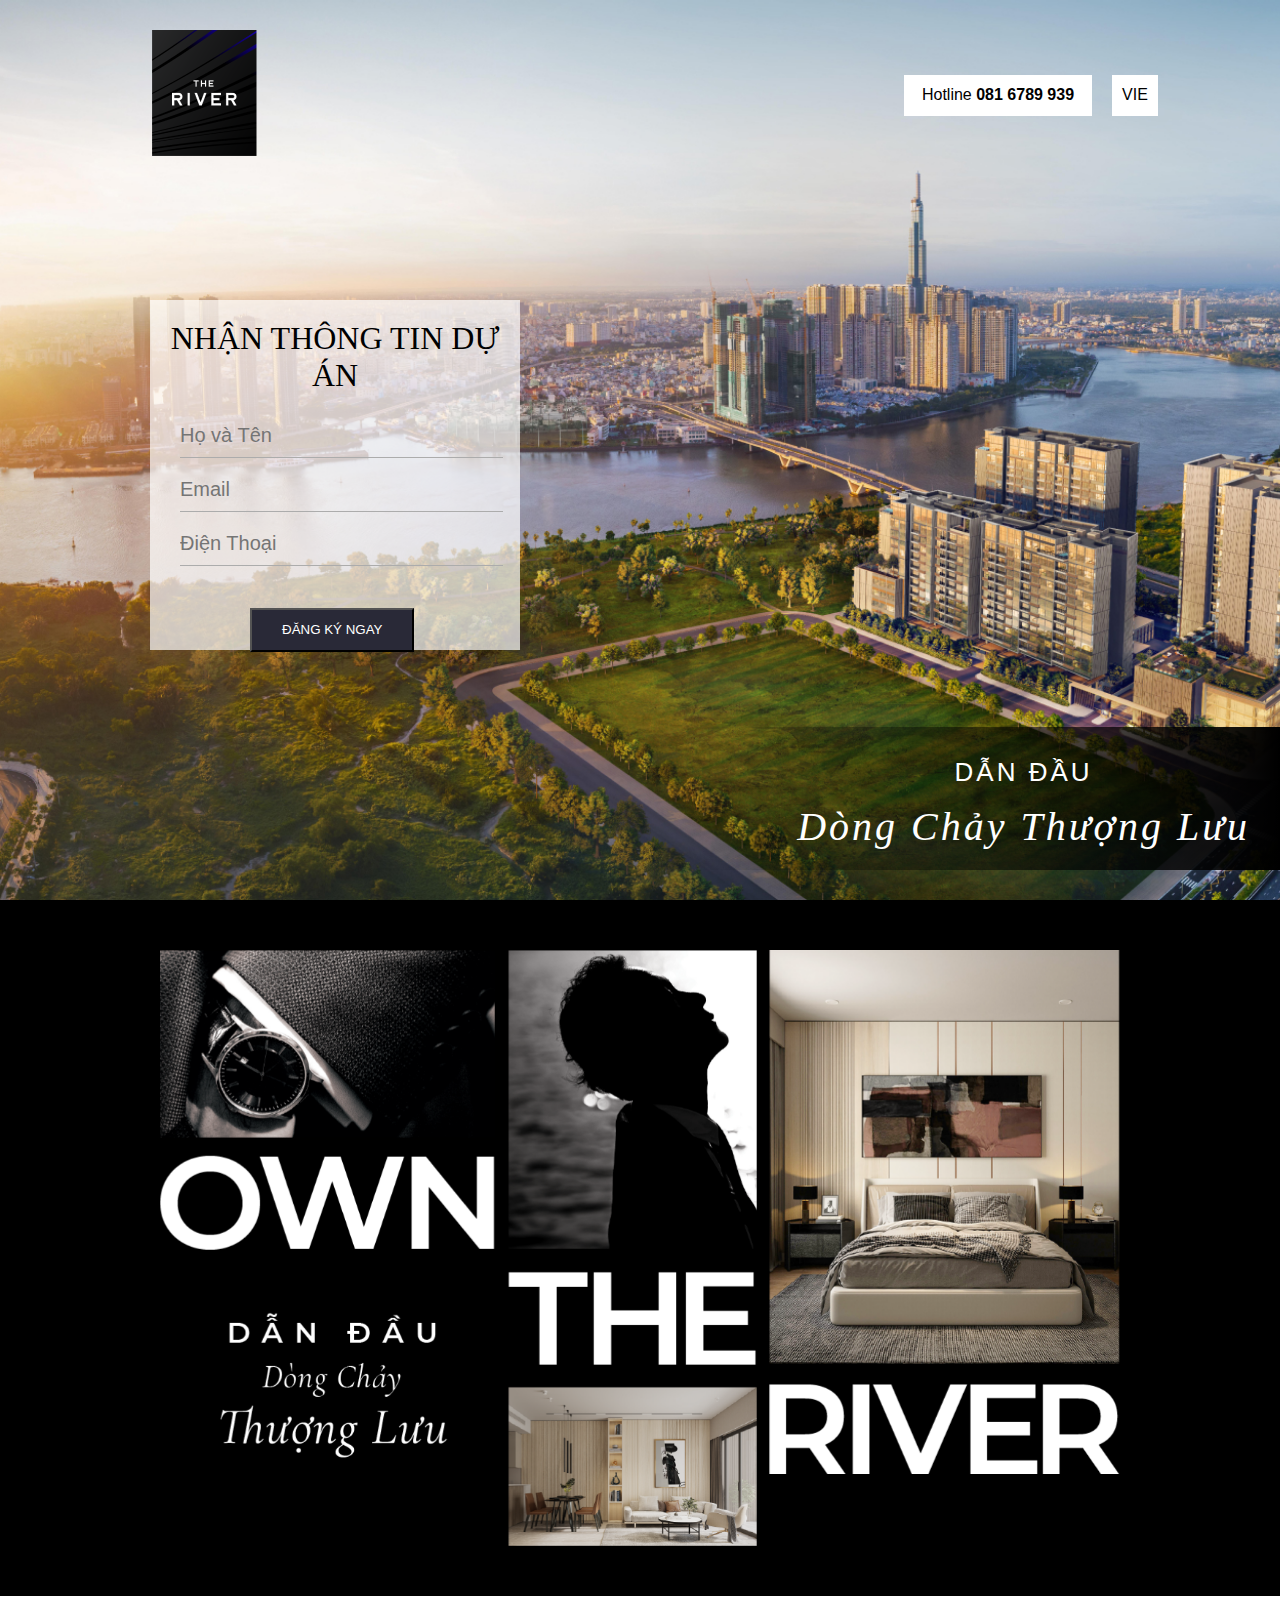
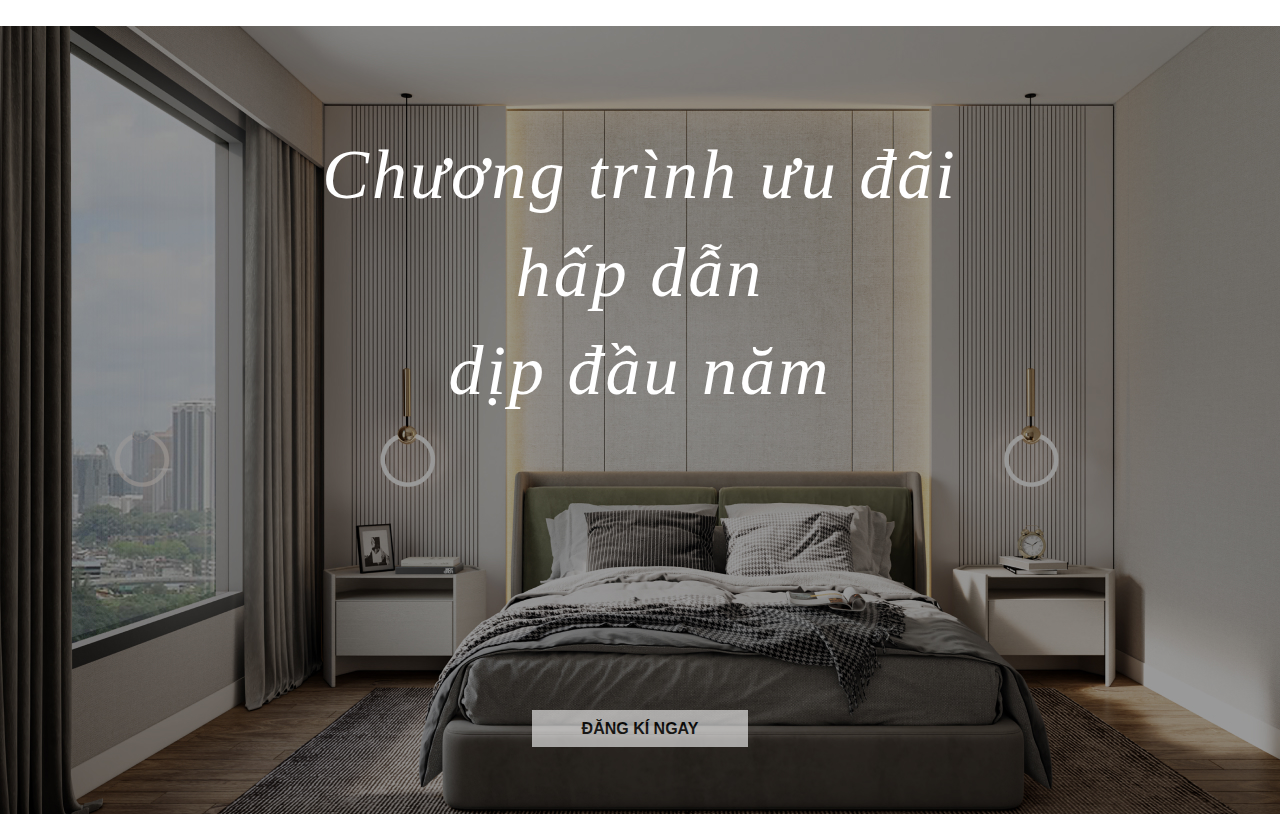
==== index.html @ d00df904 "bao" ====
<!DOCTYPE html>
<html lang="en">
<head>
    <meta charset="UTF-8">
    <link rel="stylesheet" href="/assets/css/index.css">
    <title>PS20506</title>
</head>
<body>
    <div id="container">

        <section class="banner">
            <div class="nav-wrap">
                <div class="logo">
                    <a href="#"><img src="/assets/img/logo.png" alt=""></a>
                </div>
                <div class="contact">
                    <div class="hotline">
                        <span>Hotline </span>  <span class="sdt">081 6789 939</span>                       
                    </div>
                    <div class="country">
                        VIE
                    </div>  
                </div>
            </div>
            <div class="lead-form">
                <h1 class="lead-form-head"> NHẬN THÔNG TIN DỰ ÁN</h1>
                <form class="registry">
                    
                    <input type="text" name="Name" placeholder="Họ và Tên" id="name">
    
                    
                    <input type="text" name="Email" placeholder="Email" id="mail">
    
                    
                    <input type="text" name="Phone number" placeholder="Điện Thoại" id="phone">
                    
                    <button class="btn">ĐĂNG KÝ NGAY</button>
                </form>
            </div>
            <div class="slogant">
                <h3 class="slogant-head">DẪN ĐẦU</h3>
                <h4 class="slogant-second">Dòng Chảy Thượng Lưu</h4>
            </div>
            
        </section>
    </div>
    <div class="block1">
        <div class="container">
            <div class="block1-img ">
                <img src="/assets/img/block1-1.png" alt="" class="first">
                 <img src="/assets/img/block2.png" alt="" class="mid">
               <img src="/assets/img/block3.png" alt="" class="last"> 
            </div>
        </div>
    </div>
    <div class="block2">
        <div class="container">
          <div class="text"><h3>Chương trình ưu đãi <br> hấp dẫn <br> dịp đầu năm</h3> </div> 
            <div class="button"><a href="" class="registry-btn">ĐĂNG KÍ NGAY</a> 
            </div> 
        </div>
    </div>

    <div class="block3">
        
    </div>
    
</body>
</html>
---- assets/css/index.css ----
*{
 margin: 0px;
  padding: 0px;
  box-sizing: border-box;
  
  
}
div{
    display: block;
}
body{
    font-family: Arial, Helvetica, sans-serif;
  
}


.banner{
    background-image: url(../img/home.jpg);
    background-size: cover;
    width: 100%;
    height: 100vh;
    position: relative;
    animation-name: aaa;
    animation-duration: 7s;
    animation-iteration-count: infinite;            
}

@keyframes aaa{
    0% {background-image: url(../img/home.jpg);}
    50%{background-image: url(../img/sg10-1124.jpg);}
    100%{background-image: url(../img/vinhome.jpg);}
}
.nav-wrap{     
    position: absolute;
    display: flex;
    justify-content: space-between;
    align-items: center;
    margin: 30px 0;
    right: 12px;
    left: 12px;
}

.nav-wrap .logo{
    margin-left: 140px;

}



.contact{
    display: flex;
    line-height: 40px;
    text-align: center;
    margin-right: 100px;
    
}

.contact .sdt{
    font-weight: bold;
    
}

.hotline{
    width: 188px;
    height: 41px;
    background-color: #fff;
    margin: 0 10px;
    display: inline-block;
    
}

.country{
    
    background-color: #fff;
    margin: 0 5px;
    margin: 0 10px;
    width: 46px;
    height: 41px;
}

.lead-form{
    /* text-align: center; */
    margin-left: 150px;
    background-color: rgba(255,255,255,0.7);;
    width: 370px;
    height: 350px;
    position: absolute;
    margin-top: 300px;
    padding-top: 10px;
    font-family: var(--bs-body-font-family);;

}

.lead-form-head{
    margin-top: 10px;
    text-align: center;
    font-weight: 300;
    font-family: Montserrat;
}

.lead-form .text{
    display: inline-block;
    margin: 10px 0;
    
    

}

.lead-form .registry{
  
    margin: 20px 0 0 30px;
    

}
input[type = text]{
    margin: 10px 0;
    display: block;
    background: none;
    border: none;
    border-bottom: 1px solid #acacac;
    width: 95%;
    padding: 10px 0;
    font-size: 20px;
   
}

.lead-form .btn{
    background-color: #292937;
    color: white;
    margin-top: 32px;
    padding: 0 30px;
    line-height: 40px;
    margin-left: 70px;
 
}

.lead-form .btn:hover{
    background-color: #f44336;
    cursor: pointer;
}


.banner .slogant{
    padding: 20px 30px 20px 100px;
    background-color: #000;
    color: #fff;
    bottom: 30px;
    right: 0;
    position: absolute;
    background: linear-gradient(90deg, rgba(0,0,0,0) 0%, #000 100%);     
}

.slogant .slogant-head{
    
    font-size: 26px;
    text-align: center;
    font-weight: 500;
    margin: 10px 0 15px 0;
    letter-spacing: 3px;

}

.slogant .slogant-second{
    font-style: italic;
    font-size: 40px;
    font-weight: normal;
    font-family: Cormorant;
    letter-spacing: 3px;
}

/* block1 */
.block1{
    background-color: #000;
    
    padding: 50px 0;
    
    
    
}

.block1 .container{
    
    background-color: #000;    
    max-width:960px;  
    margin-right: auto;
    margin-left: auto;
   
}

.block1-img{
   max-width: 100%;
   display: flex;
   justify-content: space-between;
   right: 0;
   left: 0;
}

.block1 .first{
    width: 335px;
    height: 596px;
   
    
    
}

.block1 .mid{
    width: 249px;
    height: 596px;
    
}

.block1 .last{
    width: 351px;
    height: 596px;
    
}
/* block2 */
.block2{
   margin-top: 30px;
  height: 788px;
   background-image: url(/assets/img/block2.jpg);
  display: flex;
  background-size: cover;
   color: #fff;
   
   

    
}

.block2 .container{
    max-width: 960px;
    text-align: center;
    margin-right: auto;
    margin-left: auto;
    
   
    
}

.block2 .text h3{
   margin: 100px 0;
   font-size: 70px;
   font-weight: normal;
   font-style: italic;
   line-height: 1.4;
   letter-spacing: 3px;
   font-family: Cormorant;
    
    
}

.button .registry-btn{
    font-weight: bold;
    color: #000;
    display: inline;
    background-color: #fff;
    text-decoration:none;
    padding:10px 50px;  
}

.block2 .button:hover{
     transform: scale(1.2);
     
}

.block2 .button{
    margin-top: 300px;
    opacity: 0.6;
}
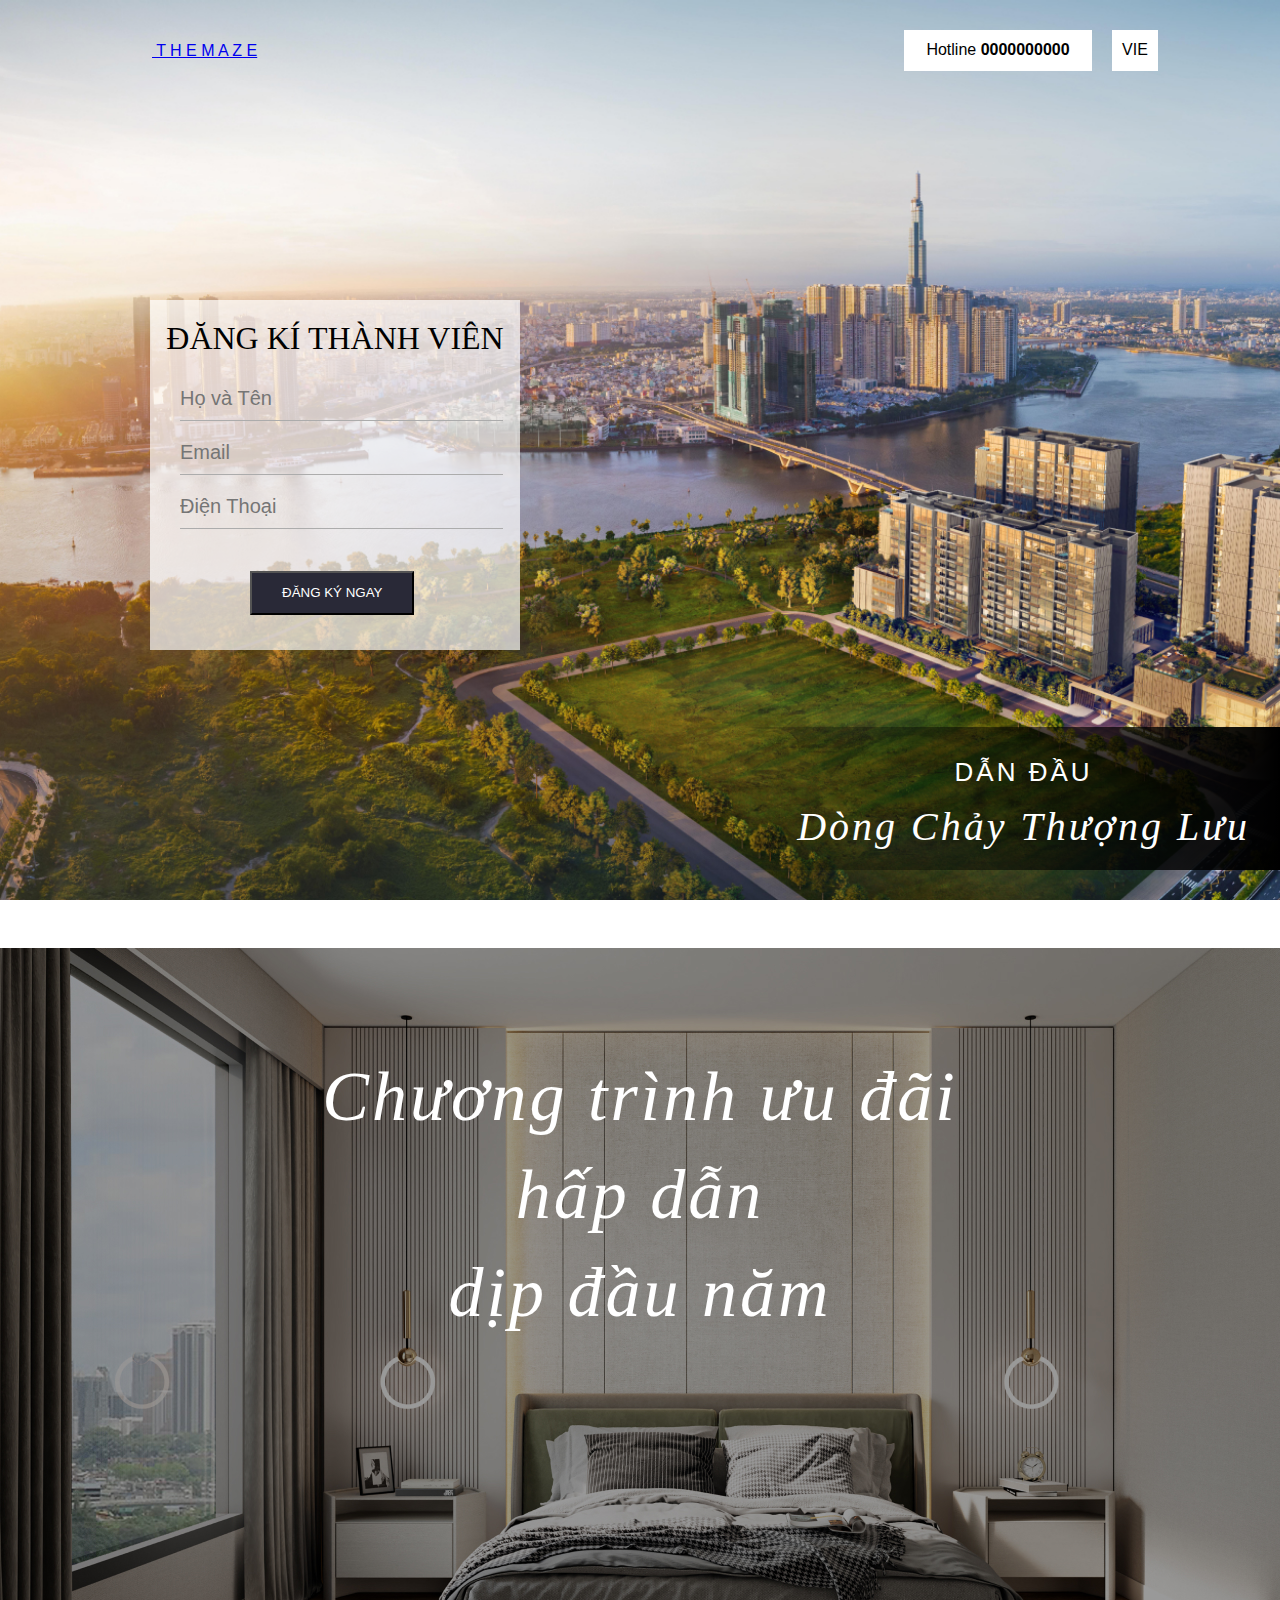
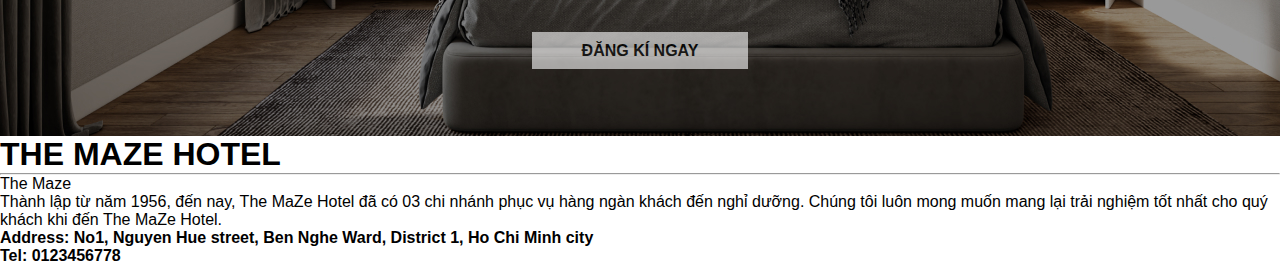
==== commit ce217f11: "today" ====
--- a/index.html
+++ b/index.html
@@ -2,8 +2,10 @@
 <html lang="en">
 <head>
     <meta charset="UTF-8">
-    <link rel="stylesheet" href="/assets/css/index.css">
-    <title>PS20506</title>
+    <link href="https://cdn.jsdelivr.net/npm/bootstrap@5.3.0-alpha1/dist/css/bootstrap.min.css" rel="stylesheet" integrity="sha384-GLhlTQ8iRABdZLl6O3oVMWSktQOp6b7In1Zl3/Jr59b6EGGoI1aFkw7cmDA6j6gD" crossorigin="anonymous">
+    <script src="https://kit.fontawesome.com/fd609addc2.js"></script>
+    <link rel="stylesheet" href="assets/css/index.css">
+    <title>THE MAZE</title>
 </head>
 <body>
     <div id="container">
@@ -11,11 +13,11 @@
         <section class="banner">
             <div class="nav-wrap">
                 <div class="logo">
-                    <a href="#"><img src="/assets/img/logo.png" alt=""></a>
+                    <a href="#"><img class="maze-logo" src="assets/img/mazelogo.gif" alt=""> T H E M A Z E</a>
                 </div>
                 <div class="contact">
                     <div class="hotline">
-                        <span>Hotline </span>  <span class="sdt">081 6789 939</span>                       
+                        <span>Hotline </span>  <span class="sdt">0000000000</span>                       
                     </div>
                     <div class="country">
                         VIE
@@ -23,7 +25,7 @@
                 </div>
             </div>
             <div class="lead-form">
-                <h1 class="lead-form-head"> NHẬN THÔNG TIN DỰ ÁN</h1>
+                <h1 class="lead-form-head">ĐĂNG KÍ THÀNH VIÊN</h1>
                 <form class="registry">
                     
                     <input type="text" name="Name" placeholder="Họ và Tên" id="name">
@@ -44,12 +46,10 @@
             
         </section>
     </div>
-    <div class="block1">
-        <div class="container">
-            <div class="block1-img ">
-                <img src="/assets/img/block1-1.png" alt="" class="first">
-                 <img src="/assets/img/block2.png" alt="" class="mid">
-               <img src="/assets/img/block3.png" alt="" class="last"> 
+    <div class="">
+        <div class="">
+            <div class="">
+                <img src="assets/img/mazeImg.jpg" alt="" class="first">
             </div>
         </div>
     </div>
@@ -64,6 +64,23 @@
     <div class="block3">
         
     </div>
+
+    <footer class="footer row">
+        <h1>THE MAZE HOTEL</h1>
+        <hr>
+        <div class="col-sm-3">
+          <div class="footer-left">
+            <img class="logo-footer" src="/assets/img/mazelogo.gif" alt="" >The Maze
+            <div class="text">Thành lập từ năm 1956, đến nay, The MaZe Hotel đã có 03 chi nhánh phục vụ hàng ngàn khách đến nghỉ dưỡng. Chúng tôi luôn mong muốn mang lại trải nghiệm tốt nhất cho quý khách khi đến The MaZe Hotel.</div>
+          </div>
+        </div>
+        <div class="col-sm-9">
+          <h4>Address: No1, Nguyen Hue street, Ben Nghe Ward, District 1, Ho Chi Minh city</h4>
+          <h4>Tel: 0123456778</h4>
+          <h4><i class="fa-brands fa-facebook"></i> <i class="fa-brands fa-square-instagram"></i> <i class="fa-regular fa-envelope"></i></h4>
+        </div>
+          
+      </footer>
     
 </body>
 </html>--- a/assets/css/index.css
+++ b/assets/css/index.css
@@ -218,7 +218,7 @@
 .block2{
    margin-top: 30px;
   height: 788px;
-   background-image: url(/assets/img/block2.jpg);
+   background-image: url(../img/block2.jpg);
   display: flex;
   background-size: cover;
    color: #fff;
@@ -271,5 +271,3 @@
     
     
     
-
-
